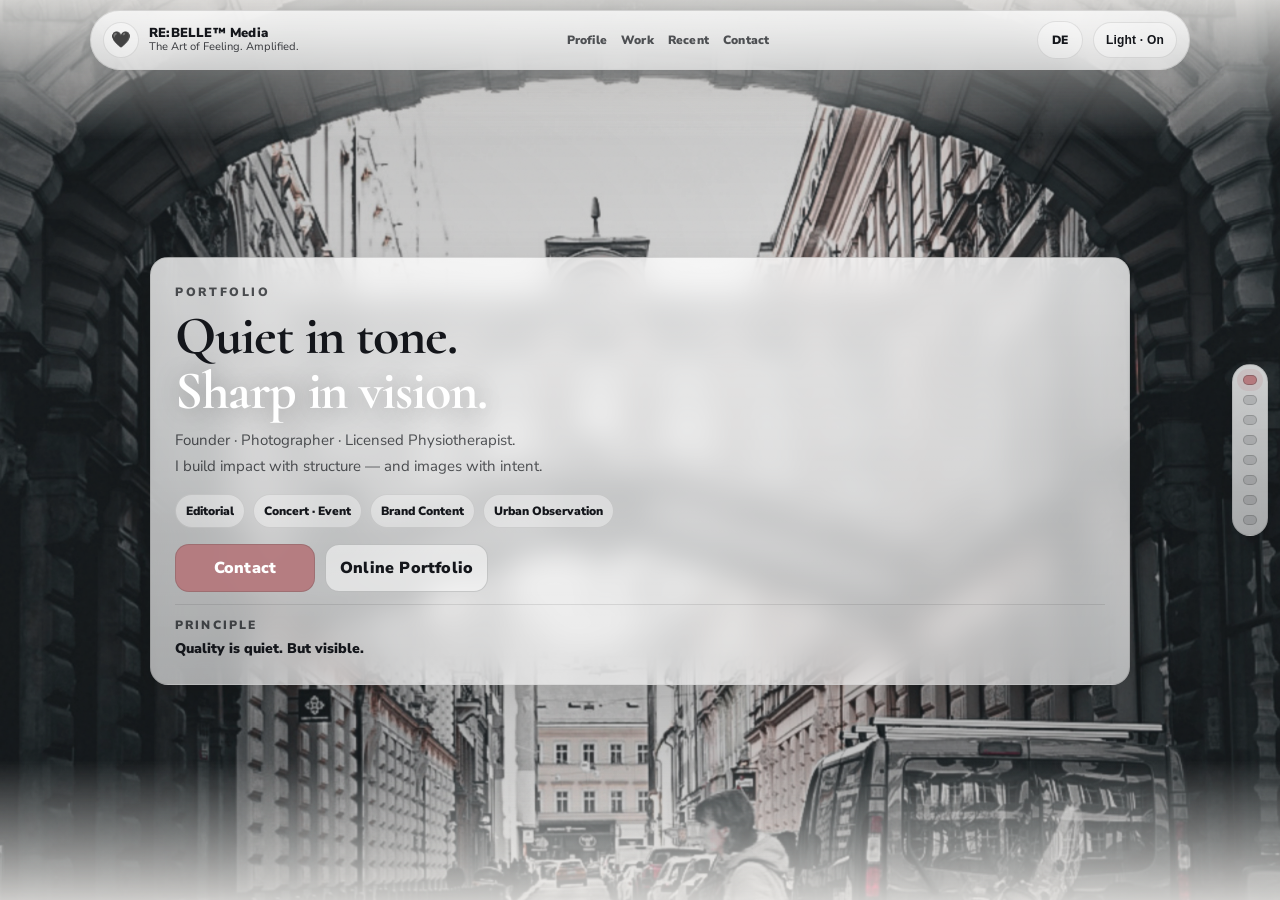
==== en/index.html @ 40f17562 "update index styles and add en section" ====
<!doctype html>
<html lang="en" data-theme="light">
<head>
  <meta charset="utf-8" />
  <meta name="viewport" content="width=device-width, initial-scale=1" />
  <title>RE:BELLE™ Media | Portfolio</title>
  <meta name="description" content="Portfolio – RE:BELLE™ Media. Founder & Photographer. The Art of Feeling. Amplified." />

  <link rel="preconnect" href="https://fonts.googleapis.com">
  <link rel="preconnect" href="https://fonts.gstatic.com" crossorigin>
  <link href="https://fonts.googleapis.com/css2?family=Cormorant:wght@400;600&family=Nunito+Sans:wght@400;600;800;900&display=swap" rel="stylesheet">

  <link rel="stylesheet" href="../styles.css" />
</head>

<body>
  <a class="skip" href="#panel-1">Skip to content</a>

  <header class="topbar" role="banner">
    <div class="topbar__inner">
      <div class="brand" aria-label="Brand">
        <span class="brand__mark" aria-hidden="true">🖤</span>
        <div class="brand__text">
          <div class="brand__name">RE:BELLE™ Media</div>
          <div class="brand__tag">The Art of Feeling. Amplified.</div>
        </div>
      </div>

      <nav class="nav" aria-label="Navigation">
        <a href="#panel-1">Profile</a>
        <a href="#panel-5">Work</a>
        <a href="#panel-7">Recent</a>
        <a href="#panel-8">Contact</a>
      </nav>

      <div class="topbar__actions">
        <a class="pill pill--lang" href="/" aria-label="Zur deutschen Version">DE</a>
        <button class="pill" id="themeBtn" type="button" aria-pressed="false" aria-label="Toggle theme">Light · On</button>
      </div>
    </div>
  </header>

  <aside class="dots" aria-label="Sections">
    <button class="dot is-active" data-to="panel-1" aria-label="Go to Profile"></button>
    <button class="dot" data-to="panel-2" aria-label="Go to Focus"></button>
    <button class="dot" data-to="panel-3" aria-label="Go to Perspective"></button>
    <button class="dot" data-to="panel-4" aria-label="Go to What I do"></button>
    <button class="dot" data-to="panel-5" aria-label="Go to Photography"></button>
    <button class="dot" data-to="panel-6" aria-label="Go to Collaboration"></button>
    <button class="dot" data-to="panel-7" aria-label="Go to Recent"></button>
    <button class="dot" data-to="panel-8" aria-label="Go to Contact"></button>
  </aside>

  <main class="snap" id="snapRoot">

    <section class="panel" id="panel-1" data-bg="../assets/images/street_02.jpg">
      <div class="panel__bg" aria-hidden="true"></div>
      <div class="panel__shade" aria-hidden="true"></div>

      <div class="panel__content">
        <div class="glass reveal">
          <p class="eyebrow">Portfolio</p>
          <h1 class="h1">Quiet in tone.<br><span class="accent">Sharp in vision.</span></h1>

          <p class="lead">
            Founder · Photographer · Licensed Physiotherapist.<br>
            I build impact with structure — and images with intent.
          </p>

          <div class="chips">
            <span class="chip">Editorial</span>
            <span class="chip">Concert · Event</span>
            <span class="chip">Brand Content</span>
            <span class="chip">Urban Observation</span>
          </div>

          <div class="ctaRow">
            <a class="cta" href="#panel-8">Contact</a>
            <a class="cta ghost" href="https://portfolio.rebellemedia.de/" target="_blank" rel="noopener">Online Portfolio</a>
          </div>

          <div class="mini">
            <span class="mini__label">Principle</span>
            <span class="mini__text">Quality is quiet. But visible.</span>
          </div>
        </div>
      </div>
    </section>

    <section class="panel" id="panel-2" data-bg="../assets/images/street_03.jpg">
      <div class="panel__bg" aria-hidden="true"></div>
      <div class="panel__shade" aria-hidden="true"></div>

      <div class="panel__content">
        <div class="glass reveal">
          <p class="eyebrow">Swiss-Professional</p>
          <h2 class="h2">Substance over spectacle.</h2>
          <p class="lead">
            Calm, precise, long-term. No empty promises — clear decisions and work that holds up under pressure.
          </p>

          <div class="grid2">
            <div class="card">
              <h3>How I work</h3>
              <p>Observe. Distill. Execute. No noise. No drama.</p>
            </div>
            <div class="card">
              <h3>What matters</h3>
              <p>Quality, responsibility, timing — and a look that doesn’t need explaining.</p>
            </div>
          </div>
        </div>
      </div>
    </section>

    <section class="panel" id="panel-3" data-bg="../assets/images/urban_01.jpg">
      <div class="panel__bg" aria-hidden="true"></div>
      <div class="panel__shade" aria-hidden="true"></div>

      <div class="panel__content">
        <div class="glass reveal">
          <p class="eyebrow">Perspective</p>
          <h2 class="h2">I don’t show everything.<br>I show what matters.</h2>
          <p class="lead">Story without sugar. Aesthetics without decoration. Clarity without coldness.</p>

          <ul class="list">
            <li><span class="bullet"></span><span>Discreet presence over self-display</span></li>
            <li><span class="bullet"></span><span>Editorial feeling with structure</span></li>
            <li><span class="bullet"></span><span>Impact in the frame: rhythm, line, breath</span></li>
          </ul>

          <div class="mini">
            <span class="mini__label">Method</span>
            <span class="mini__text">I observe before I judge.</span>
          </div>
        </div>
      </div>
    </section>

    <section class="panel" id="panel-4" data-bg="../assets/images/street_01.jpg">
      <div class="panel__bg" aria-hidden="true"></div>
      <div class="panel__shade" aria-hidden="true"></div>

      <div class="panel__content">
        <div class="glass reveal">
          <p class="eyebrow">What I do</p>
          <h2 class="h2">Photography + strategy.<br>Cleanly connected.</h2>
          <p class="lead">
            I combine image language, structure, and emotion — so brands don’t have to get louder, just clearer.
          </p>

          <div class="grid3">
            <div class="stat"><div class="stat__num">Editorial</div><div class="stat__label">Worlds</div></div>
            <div class="stat"><div class="stat__num">Event</div><div class="stat__label">Presence</div></div>
            <div class="stat"><div class="stat__num">Brand</div><div class="stat__label">Impact</div></div>
          </div>
        </div>
      </div>
    </section>

    <section class="panel" id="panel-5" data-bg="../assets/images/street_02.jpg">
      <div class="panel__bg" aria-hidden="true"></div>
      <div class="panel__shade" aria-hidden="true"></div>

      <div class="panel__content">
        <div class="glass reveal">
          <p class="eyebrow">Photography</p>
          <h2 class="h2">Concert · Event · Editorial.</h2>
          <p class="lead">
            If you need visuals that don’t feel like advertising — but like intent.
          </p>

          <div class="grid2">
            <div class="card"><h3>Concert / Event</h3><p>Movement, light, proximity — without polishing away the truth.</p></div>
            <div class="card"><h3>Editorial / Brand</h3><p>Reduced, premium, clear. Built for high-end contexts.</p></div>
          </div>

          <div class="ctaRow">
            <a class="cta ghost" href="https://portfolio.rebellemedia.de/" target="_blank" rel="noopener">View Portfolio</a>
            <a class="cta" href="#panel-8">Contact</a>
          </div>
        </div>
      </div>
    </section>

    <section class="panel" id="panel-6" data-bg="../assets/images/street_03.jpg">
      <div class="panel__bg" aria-hidden="true"></div>
      <div class="panel__shade" aria-hidden="true"></div>

      <div class="panel__content">
        <div class="glass reveal">
          <p class="eyebrow">Collaboration</p>
          <h2 class="h2">If you want quality<br>that doesn’t shout.</h2>
          <p class="lead">
            Collaborations, brand content, editorials, concert sessions — clear process, clean communication, calm execution.
          </p>

          <ul class="list">
            <li><span class="bullet"></span><span>Editorial series</span></li>
            <li><span class="bullet"></span><span>Brand content with substance</span></li>
            <li><span class="bullet"></span><span>Event & concert photography</span></li>
          </ul>
        </div>
      </div>
    </section>

    <section class="panel panel--clean" id="panel-7">
      <div class="panel__content">
        <div class="cleanHead reveal">
          <p class="eyebrow">Recent · Observations</p>
          <h2 class="h2">City. Transitions. People in-between.</h2>
          <p class="lead">No explanation. Just vision.</p>
        </div>

        <div class="gallery reveal delay-150" aria-label="Recent work gallery">
          <figure class="shot"><img src="../assets/images/street_01.jpg" alt="Recent work 01" loading="lazy"></figure>
          <figure class="shot"><img src="../assets/images/street_02.jpg" alt="Recent work 02" loading="lazy"></figure>
          <figure class="shot"><img src="../assets/images/street_03.jpg" alt="Recent work 03" loading="lazy"></figure>
          <figure class="shot"><img src="../assets/images/urban_01.jpg" alt="Recent work 04" loading="lazy"></figure>
        </div>

        <div class="cleanFoot reveal delay-150">
          <div class="mini">
            <span class="mini__label">Method</span>
            <span class="mini__text">I observe before I judge.</span>
          </div>
        </div>
      </div>
    </section>

    <section class="panel panel--final" id="panel-8">
      <div class="panel__content">
        <div class="finalStack reveal">
          <div class="finalGrid" aria-label="Final landscapes">
            <figure class="finalShot">
              <img src="../assets/images/landscape_final_01.jpg" alt="Landscape – layers and quiet" loading="lazy">
            </figure>
            <figure class="finalShot">
              <img src="../assets/images/landscape_final_02.jpg" alt="River – light and mist" loading="lazy">
            </figure>
          </div>
          <p class="finalLine">Space works — when you let it.</p>
        </div>

        <div class="contactBlock reveal delay-150">
          <p class="eyebrow">Contact</p>
          <h2 class="h2">Inquiries</h2>

          <div class="contact">
            <a class="contact__item" href="mailto:rebelle.media.creator@gmail.com">
              <span class="contact__k">Mail</span><span class="contact__v">rebelle.media.creator@gmail.com</span>
            </a>
            <a class="contact__item" href="https://portfolio.rebellemedia.de/" target="_blank" rel="noopener">
              <span class="contact__k">Portfolio</span><span class="contact__v">portfolio.rebellemedia.de</span>
            </a>
            <a class="contact__item" href="https://newwomanintheshop.com" target="_blank" rel="noopener">
              <span class="contact__k">Shop</span><span class="contact__v">newwomanintheshop.com</span>
            </a>
            <a class="contact__item" href="https://rebellemedia.de" target="_blank" rel="noopener">
              <span class="contact__k">Website</span><span class="contact__v">rebellemedia.de</span>
            </a>
          </div>

          <footer class="rb-footer">
            <p>🖤 RE:BELLE™ Media</p>
            <p class="rb-footer__tag">The Art of Feeling. Amplified.</p>
          </footer>
        </div>
      </div>
    </section>

  </main>

  <script src="../app.js"></script>
</body>
</html>
---- styles.css ----
:root{
  --bg: #f6f4f1;
  --fg: #14161b;
  --muted: rgba(20,22,27,.72);

  --glass: rgba(255,255,255,.78);
  --glass2: rgba(255,255,255,.62);
  --stroke: rgba(20,22,27,.10);
  --stroke2: rgba(20,22,27,.18);

  --accent: #b57a7e;
  --accent2:#6f97aa;
  --warm:  #ffffff;

  --radius: 18px;
  --shadow: 0 16px 48px rgba(0,0,0,.12);

  --maxw: 1100px;

  /* Übergangs-Feather */
  --fadeH: 140px;
  --fadeA: .82;
}

[data-theme="dark"]{
  --bg: #0f1115;
  --fg: #f2f2f2;
  --muted: rgba(242,242,242,.78);

  --glass: rgba(18, 20, 26, .66);
  --glass2: rgba(18, 20, 26, .46);
  --stroke: rgba(255,255,255,.10);
  --stroke2: rgba(255,255,255,.16);

  --shadow: 0 18px 60px rgba(0,0,0,.45);
}

*{ box-sizing: border-box; }
html, body{ height: 100%; }

body{
  margin: 0;
  background: var(--bg);
  color: var(--fg);
  font-family: "Nunito Sans", system-ui, -apple-system, Segoe UI, Roboto, Arial, sans-serif;
  -webkit-font-smoothing: antialiased;
  -moz-osx-font-smoothing: grayscale;
  overflow: hidden;
}

.skip{
  position: absolute;
  left: -999px;
  top: 10px;
  background: var(--warm);
  color: #000;
  padding: 10px 12px;
  border-radius: 10px;
  z-index: 9999;
}
.skip:focus{ left: 10px; }

/* Topbar */
.topbar__actions{
  display:flex;
  align-items:center;
  gap: 10px;
}

.pill--lang{
  text-decoration:none;
  display:inline-flex;
  align-items:center;
  justify-content:center;
  min-width: 46px;
}

.topbar{
  position: fixed;
  inset: 0 0 auto 0;
  z-index: 60;
  padding: 10px 10px 0;
  pointer-events: none;
}
.topbar__inner{
  pointer-events: auto;
  display: flex;
  align-items: center;
  justify-content: space-between;
  gap: 12px;
  margin: 0 auto;
  max-width: var(--maxw);
  padding: 10px 12px;
  border: 1px solid var(--stroke);
  border-radius: 999px;
  background: linear-gradient(180deg, var(--glass), var(--glass2));
  backdrop-filter: blur(14px);
  -webkit-backdrop-filter: blur(14px);
  box-shadow: var(--shadow);
}

.brand{
  display: flex;
  align-items: center;
  gap: 10px;
  min-width: 0;
}
.brand__mark{
  display: grid;
  place-items: center;
  width: 36px;
  height: 36px;
  border-radius: 999px;
  border: 1px solid var(--stroke);
  background: rgba(255,255,255,.35);
}
[data-theme="dark"] .brand__mark{ background: rgba(255,255,255,.08); }

.brand__text{ line-height: 1.05; min-width: 0; }
.brand__name{
  font-weight: 900;
  letter-spacing: .2px;
  font-size: 13px;
  white-space: nowrap;
  overflow: hidden;
  text-overflow: ellipsis;
}
.brand__tag{
  font-size: 11px;
  opacity: .82;
  white-space: nowrap;
  overflow: hidden;
  text-overflow: ellipsis;
}

.nav{ display:none; gap: 14px; }
.nav a{
  color: var(--muted);
  text-decoration: none;
  font-weight: 900;
  font-size: 12px;
  letter-spacing: .2px;
}
.nav a:hover{ color: var(--fg); }

.pill{
  border: 1px solid var(--stroke);
  background: rgba(255,255,255,.35);
  color: var(--fg);
  padding: 10px 12px;
  border-radius: 999px;
  font-weight: 900;
  font-size: 12px;
  letter-spacing: .2px;
  cursor: pointer; /* FIX */
}
[data-theme="dark"] .pill{ background: rgba(255,255,255,.06); }
.pill:hover{ border-color: var(--stroke2); }

@media (min-width: 860px){
  .nav{ display:flex; }
}

/* Dots */
.dots{
  position: fixed;
  right: 12px;
  top: 50%;
  transform: translateY(-50%);
  z-index: 55;
  display: grid;
  gap: 10px;
  padding: 10px;
  border-radius: 999px;
  border: 1px solid var(--stroke);
  background: linear-gradient(180deg, var(--glass), var(--glass2));
  backdrop-filter: blur(14px);
  -webkit-backdrop-filter: blur(14px);
  box-shadow: var(--shadow);
}
.dot{
  width: 10px;
  height: 10px;
  border-radius: 999px;
  border: 1px solid var(--stroke2);
  background: rgba(20,22,27,.12);
}
[data-theme="dark"] .dot{ background: rgba(255,255,255,.10); }
.dot.is-active{
  background: var(--accent);
  border-color: rgba(20,22,27,.25);
  box-shadow: 0 0 0 6px rgba(181,122,126,.18);
}
[data-theme="dark"] .dot.is-active{
  border-color: rgba(255,255,255,.35);
  box-shadow: 0 0 0 6px rgba(181,122,126,.18);
}

/* Snap: weich statt abgehakt */
.snap{
  height: 100vh;
  overflow-y: auto;
  scroll-snap-type: y proximity; /* weich */
  scroll-behavior: smooth;
  scroll-padding-top: 72px;      /* wegen Topbar */
  -ms-overflow-style: none;
  scrollbar-width: none;
}
.snap::-webkit-scrollbar{ display:none; }

.panel{
  position: relative;
  height: 100vh;
  scroll-snap-align: start;
  scroll-snap-stop: normal;
  display: grid;
  align-items: center;
  overflow: hidden;
}

/* Hintergrund */
.panel__bg{
  position: absolute;
  inset: 0;
  background-size: cover;
  background-position: center;
  z-index: 0;
  transform: scale(1);
  animation: kenburns 28s ease-out forwards;
  will-change: transform;
}
@keyframes kenburns{
  0%{ transform: scale(1) translate(0,0); }
  100%{ transform: scale(1.06) translate(-.8%, -.8%); }
}

/* Hellere Shade (nicht zu düster) */
.panel__shade{
  position: absolute;
  inset: 0;
  z-index: 1;
  background:
    radial-gradient(900px 520px at 20% 30%, rgba(0,0,0,.06), transparent 60%),
    radial-gradient(900px 520px at 80% 70%, rgba(0,0,0,.08), transparent 60%),
    linear-gradient(180deg, rgba(0,0,0,.24), rgba(0,0,0,.14) 35%, rgba(0,0,0,.22));
  pointer-events: none;
}

/* Noise (sehr subtil) */
.panel::after{
  content:"";
  position:absolute;
  inset:0;
  pointer-events:none;
  opacity:.12;
  z-index: 2;
  background-image: url("data:image/svg+xml,%3Csvg viewBox='0 0 200 200' xmlns='http://www.w3.org/2000/svg'%3E%3Cfilter id='noise'%3E%3CfeTurbulence type='fractalNoise' baseFrequency='0.85' numOctaves='4' stitchTiles='stitch'/%3E%3C/filter%3E%3Crect width='100%25' height='100%25' filter='url(%23noise)' opacity='0.16'/%3E%3C/svg%3E");
}

/* Weiche Übergänge oben/unten (der eigentliche Fix) */
.panel::before{
  content:"";
  position:absolute;
  left:0; right:0;
  top:0; bottom:0;
  z-index: 3;
  pointer-events:none;
  opacity: var(--fadeA);
  background:
    linear-gradient(180deg, var(--bg), rgba(0,0,0,0) var(--fadeH)),
    linear-gradient(0deg, var(--bg), rgba(0,0,0,0) var(--fadeH));
}

.panel__content{
  position: relative;
  z-index: 10;
  width: min(980px, calc(100% - 28px));
  margin: 0 auto;
  padding: 74px 0 32px;
}

.glass{
  border: 1px solid var(--stroke);
  background: linear-gradient(180deg, var(--glass), var(--glass2));
  backdrop-filter: blur(16px);
  -webkit-backdrop-filter: blur(16px);
  border-radius: var(--radius);
  box-shadow: var(--shadow);
  padding: 18px 16px;
}
@media (min-width: 680px){
  .glass{ padding: 26px 24px; }
}

.eyebrow{
  margin: 0 0 8px;
  font-weight: 900;
  font-size: 12px;
  letter-spacing: .22em;
  text-transform: uppercase;
  color: var(--muted);
}

.h1, .h2{
  margin: 0 0 10px;
  font-family: "Cormorant", Georgia, serif;
  letter-spacing: -0.02em;
}
.h1{
  font-size: clamp(32px, 6vw, 54px);
  line-height: 1.02;
}
.h2{
  font-size: clamp(26px, 4.8vw, 42px);
  line-height: 1.05;
}

.accent{
  color: var(--warm);
  text-shadow: 0 2px 26px rgba(0,0,0,.28);
}
[data-theme="dark"] .accent{
  text-shadow: 0 2px 30px rgba(0,0,0,.55);
}

.lead{
  margin: 0 0 14px;
  font-size: 15px;
  line-height: 1.72;
  color: var(--muted);
}

.chips{
  display:flex;
  flex-wrap:wrap;
  gap: 8px;
  margin: 10px 0 16px;
}
.chip{
  font-size: 12px;
  font-weight: 900;
  color: var(--fg);
  border: 1px solid var(--stroke);
  background: rgba(255,255,255,.36);
  padding: 8px 10px;
  border-radius: 999px;
}
[data-theme="dark"] .chip{ background: rgba(255,255,255,.06); }

.ctaRow{
  display:flex;
  gap: 10px;
  flex-wrap:wrap;
  margin-top: 10px;
}
.cta{
  display:inline-flex;
  align-items:center;
  justify-content:center;
  text-decoration:none;
  padding: 12px 14px;
  border-radius: 14px;
  border: 1px solid rgba(20,22,27,.14);
  background: rgba(181,122,126,.94);
  color: var(--warm);
  font-weight: 900;
  letter-spacing: .2px;
  min-width: 140px;
}
.cta:hover{ filter: brightness(1.03); }
.cta.ghost{
  background: rgba(255,255,255,.52);
  border-color: var(--stroke2);
  color: var(--fg);
}
[data-theme="dark"] .cta.ghost{
  background: rgba(255,255,255,.06);
  color: var(--fg);
}

.grid2{
  display:grid;
  grid-template-columns: 1fr;
  gap: 10px;
  margin-top: 12px;
}
@media (min-width: 720px){
  .grid2{ grid-template-columns: 1fr 1fr; }
}

.grid3{
  display:grid;
  grid-template-columns: repeat(3, 1fr);
  gap: 10px;
  margin-top: 12px;
}

.card{
  border: 1px solid var(--stroke);
  background: rgba(255,255,255,.55);
  border-radius: 16px;
  padding: 14px 14px;
}
[data-theme="dark"] .card{ background: rgba(255,255,255,.05); }
.card h3{
  margin: 0 0 6px;
  font-family: "Cormorant", Georgia, serif;
  font-size: 20px;
}
.card p{
  margin: 0;
  color: var(--muted);
  line-height: 1.65;
  font-size: 14px;
}

.list{
  list-style:none;
  padding:0;
  margin: 12px 0 0;
  display:grid;
  gap: 10px;
}
.list li{
  display:grid;
  grid-template-columns: 14px 1fr;
  gap: 10px;
  align-items:start;
  color: var(--muted);
  line-height: 1.65;
}
.bullet{
  width: 10px;
  height: 10px;
  border-radius: 999px;
  margin-top: 6px;
  background: var(--accent2);
  box-shadow: 0 0 0 6px rgba(111,151,170,.14);
}

.stat{
  border: 1px solid var(--stroke);
  background: rgba(255,255,255,.55);
  border-radius: 16px;
  padding: 14px 12px;
  text-align:center;
}
[data-theme="dark"] .stat{ background: rgba(255,255,255,.05); }
.stat__num{
  font-weight: 900;
  font-size: 18px;
  color: var(--fg);
}
.stat__label{
  margin-top: 6px;
  font-size: 12px;
  color: var(--muted);
  font-weight: 900;
  letter-spacing: .12em;
  text-transform: uppercase;
}

.mini{
  margin-top: 12px;
  border-top: 1px solid var(--stroke);
  padding-top: 12px;
  display:grid;
  gap: 6px;
}
.mini__label{
  font-size: 12px;
  font-weight: 900;
  letter-spacing: .18em;
  text-transform: uppercase;
  color: var(--muted);
}
.mini__text{
  font-size: 14px;
  font-weight: 900;
  color: var(--fg);
}

/* CLEAN PANEL (Recent) */
.panel--clean{
  background: linear-gradient(180deg, rgba(255,255,255,.70), rgba(255,255,255,.34));
}
[data-theme="dark"] .panel--clean{
  background: linear-gradient(180deg, rgba(18,20,26,.76), rgba(18,20,26,.48));
}
.panel--clean .panel__shade{ display:none; }

.cleanHead{ margin-bottom: 12px; }
.cleanFoot{ margin-top: 10px; }

/* Gallery: bei 4 Bildern -> mobil 2x2, desktop 4er Reihe */
.gallery{
  display:grid;
  grid-template-columns: 1fr 1fr;
  gap: 10px;
}
@media (min-width: 720px){
  .gallery{ grid-template-columns: repeat(4, 1fr); }
}

.shot{
  margin:0;
  border-radius: 18px;
  overflow:hidden;
  border: 1px solid var(--stroke);
  background: rgba(255,255,255,.45);
}
[data-theme="dark"] .shot{ background: rgba(255,255,255,.05); }
.shot img{
  width: 100%;
  height: 100%;
  display:block;
  object-fit: cover;
  aspect-ratio: 3 / 4;
  transform: scale(1.01);
}

/* FINAL PANEL */
.panel--final{
  background: linear-gradient(180deg, rgba(255,255,255,.76), rgba(255,255,255,.36));
}
[data-theme="dark"] .panel--final{
  background: linear-gradient(180deg, rgba(18,20,26,.80), rgba(18,20,26,.52));
}
.panel--final .panel__shade{ display:none; }

.finalStack{
  width: min(var(--maxw), 100%);
}

/* Die zwei Landscapes */
.finalGrid{
  display:grid;
  grid-template-columns: 1fr;
  gap: 12px;
}
@media (min-width: 900px){
  .finalGrid{
    grid-template-columns: 1fr 1fr; /* nebeneinander */
    gap: 14px;
  }
}

.finalShot{
  margin: 0;
  border-radius: 18px;
  overflow:hidden;
  border: 1px solid var(--stroke);
  background: rgba(255,255,255,.45);
}
[data-theme="dark"] .finalShot{ background: rgba(255,255,255,.05); }
.finalShot img{
  width: 100%;
  display:block;
  height: auto;
}

.finalLine{
  margin: 10px 0 18px;
  text-align:center;
  color: var(--muted);
  font-weight: 900;
  letter-spacing: .02em;
}

/* Contact */
.contactBlock{
  margin-top: 14px;
  border-top: 1px solid var(--stroke);
  padding-top: 14px;
}
.contact{
  display:grid;
  gap: 10px;
  margin-top: 10px;
}
.contact__item{
  text-decoration:none;
  color: var(--fg);
  border: 1px solid var(--stroke);
  background: rgba(255,255,255,.55);
  border-radius: 16px;
  padding: 14px 14px;
  display:grid;
  gap: 4px;
}
[data-theme="dark"] .contact__item{ background: rgba(255,255,255,.05); }
.contact__item:hover{ border-color: var(--stroke2); }
.contact__k{
  font-size: 12px;
  font-weight: 900;
  letter-spacing: .18em;
  text-transform: uppercase;
  color: var(--muted);
}
.contact__v{
  font-size: 14px;
  font-weight: 900;
}

.rb-footer{
  margin-top: 14px;
  padding: 14px 12px 8px;
  border-top: 1px solid var(--stroke);
  text-align:center;
}
.rb-footer p{
  margin: 4px 0;
  font-weight: 900;
  letter-spacing: .1px;
}
.rb-footer__tag{ opacity: .88; }

/* Reveal */
.reveal{
  opacity: 0;
  transform: translateY(16px);
  transition: opacity .7s ease, transform .7s ease;
}
.reveal.is-in{
  opacity: 1;
  transform: translateY(0);
}
.delay-150{ transition-delay: 150ms; }

@media (prefers-reduced-motion: reduce){
  .panel__bg{ animation: none; }
  .snap{ scroll-behavior: auto; }
  .reveal{ transition: none; }
}
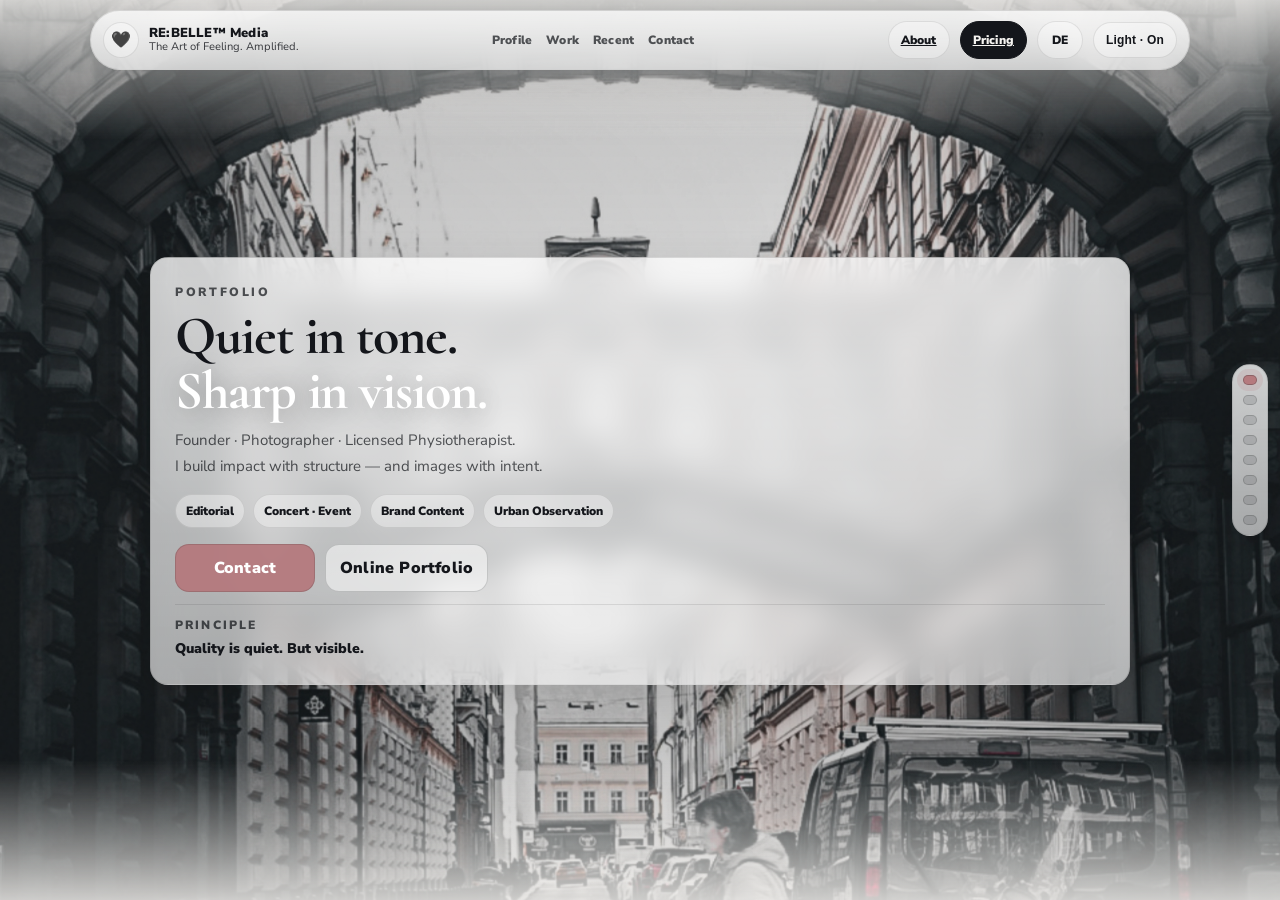
==== commit 51a4bd57: "Add files via upload" ====
--- a/en/index.html
+++ b/en/index.html
@@ -34,6 +34,9 @@
       </nav>
 
       <div class="topbar__actions">
+        <a class="pill" href="../about.html">About</a>
+        <a class="pill pill--accent" href="../Preisliste.html">Pricing</a>
+
         <a class="pill pill--lang" href="/" aria-label="Zur deutschen Version">DE</a>
         <button class="pill" id="themeBtn" type="button" aria-pressed="false" aria-label="Toggle theme">Light · On</button>
       </div>
@@ -264,6 +267,7 @@
           <footer class="rb-footer">
             <p>🖤 RE:BELLE™ Media</p>
             <p class="rb-footer__tag">The Art of Feeling. Amplified.</p>
+            <p class="rb-footer__links">🖤rebelle.media.creator@gmail.com&nbsp;&nbsp; 🖤newwomanintheshop.com&nbsp;&nbsp; 🖤rebellemedia.de</p>
           </footer>
         </div>
       </div>
--- a/styles.css
+++ b/styles.css
@@ -632,3 +632,198 @@
   .snap{ scroll-behavior: auto; }
   .reveal{ transition: none; }
 }
+
+
+/* ===== Static Pages (About / Price) ===== */
+.topbar--static{
+  position: sticky;
+  top: 0;
+  padding: 10px 10px 0;
+  background: rgba(246,244,241,.92);
+  backdrop-filter: blur(10px);
+  border-bottom: 1px solid var(--stroke);
+}
+.nav--inline{ display:none; }
+@media (min-width: 860px){
+  .nav--inline{ display:flex; }
+}
+
+.pill--accent{
+  background: var(--fg);
+  color: var(--bg);
+  border-color: var(--fg);
+}
+
+.page-static, .page-price{
+  overflow: auto;
+}
+
+.static{
+  width: min(var(--maxw), calc(100% - 28px));
+  margin: 0 auto;
+  padding: 22px 0 60px;
+}
+
+.dropcapA{
+  font-family: "Allura", cursive;
+  font-weight: 400;
+  display: inline-block;
+  transform: translateY(8px);
+  margin-right: 4px;
+  font-size: 70px;
+  line-height: .65;
+}
+
+.staticHero{
+  padding: 26px 0 16px;
+}
+.staticCtas{
+  display:flex;
+  gap: 10px;
+  flex-wrap: wrap;
+  margin-top: 10px;
+}
+
+.staticSection{
+  padding: 34px 0;
+  border-top: 1px solid var(--stroke);
+}
+
+.staticGrid{
+  display:grid;
+  grid-template-columns: 1fr;
+  gap: 12px;
+  margin-top: 14px;
+}
+@media (min-width: 860px){
+  .staticGrid{ grid-template-columns: 1fr 1fr; }
+}
+
+.staticCard{
+  border: 1px solid var(--stroke);
+  border-radius: var(--radius);
+  padding: 16px;
+  background: linear-gradient(180deg, var(--glass), var(--glass2));
+  box-shadow: var(--shadow);
+}
+.staticCard h3{ margin: 0 0 6px; font-family: Cormorant, serif; font-size: 22px; }
+.staticCard p{ margin: 0; color: var(--muted); line-height: 1.7; }
+
+.staticNote{
+  margin-top: 14px;
+  border: 1px solid var(--stroke);
+  border-radius: var(--radius);
+  padding: 14px;
+  background: rgba(20,22,27,.04);
+  color: rgba(20,22,27,.82);
+  line-height: 1.7;
+}
+
+.staticProse p{
+  margin: 0 0 10px;
+  color: rgba(20,22,27,.78);
+  line-height: 1.8;
+}
+.staticSep{ margin: 18px 0 16px; }
+.staticSep span{
+  display:block;
+  height: 1px;
+  background: var(--stroke);
+  width: min(460px, 100%);
+}
+
+.partnerGrid{
+  display:grid;
+  grid-template-columns: 1fr;
+  gap: 10px;
+  margin-top: 14px;
+}
+@media (min-width: 860px){
+  .partnerGrid{ grid-template-columns: repeat(3, 1fr); }
+}
+.partnerItem{
+  text-decoration:none;
+  border: 1px solid var(--stroke);
+  border-radius: var(--radius);
+  padding: 14px;
+  background: rgba(255,255,255,.55);
+  display:flex;
+  flex-direction:column;
+  gap: 6px;
+  font-weight: 900;
+}
+.partnerItem span{ font-weight: 600; color: var(--muted); }
+
+/* Price table */
+.saleBanner{
+  margin-top: 14px;
+  border: 1px solid var(--stroke);
+  border-radius: 999px;
+  padding: 10px 12px;
+  display:flex;
+  gap: 10px;
+  align-items:center;
+  background: rgba(255,255,255,.55);
+}
+.saleBadge{
+  display:inline-flex;
+  align-items:center;
+  justify-content:center;
+  background: var(--fg);
+  color: var(--bg);
+  padding: 6px 10px;
+  border-radius: 999px;
+  font-weight: 900;
+  letter-spacing: .18em;
+  font-size: 12px;
+}
+.saleText{ color: rgba(20,22,27,.78); }
+
+.priceTable{
+  margin-top: 14px;
+  border: 1px solid var(--stroke);
+  border-radius: var(--radius);
+  overflow:hidden;
+  background: rgba(255,255,255,.55);
+}
+.priceRow{
+  display:grid;
+  grid-template-columns: 1fr auto;
+  gap: 12px;
+  padding: 12px 14px;
+  border-top: 1px solid var(--stroke);
+}
+.priceRow:first-child{ border-top: none; }
+.priceLeft{ display:flex; flex-direction:column; gap: 4px; }
+.priceLeft b{ font-weight: 900; }
+.priceLeft span{ color: var(--muted); }
+.priceRight{ display:flex; gap: 10px; align-items:baseline; white-space: nowrap; }
+.old{ color: rgba(20,22,27,.46); text-decoration: line-through; font-weight: 800; }
+.new{ font-weight: 900; font-size: 18px; color: var(--fg); }
+.priceInline{ margin-top: 10px !important; display:flex; gap:10px; align-items:baseline; }
+
+.faqGrid{
+  margin-top: 14px;
+  display:grid;
+  grid-template-columns: 1fr;
+  gap: 10px;
+}
+@media (min-width: 860px){
+  .faqGrid{ grid-template-columns: repeat(3, 1fr); }
+}
+.faqItem{
+  border: 1px solid var(--stroke);
+  border-radius: var(--radius);
+  padding: 14px;
+  background: rgba(255,255,255,.55);
+  display:grid;
+  gap: 6px;
+}
+.faqItem span{ color: var(--muted); line-height: 1.7; }
+
+/* Footer links line on main + pages */
+.rb-footer__links{
+  margin-top: 8px;
+  font-weight: 800;
+  opacity: .85;
+}
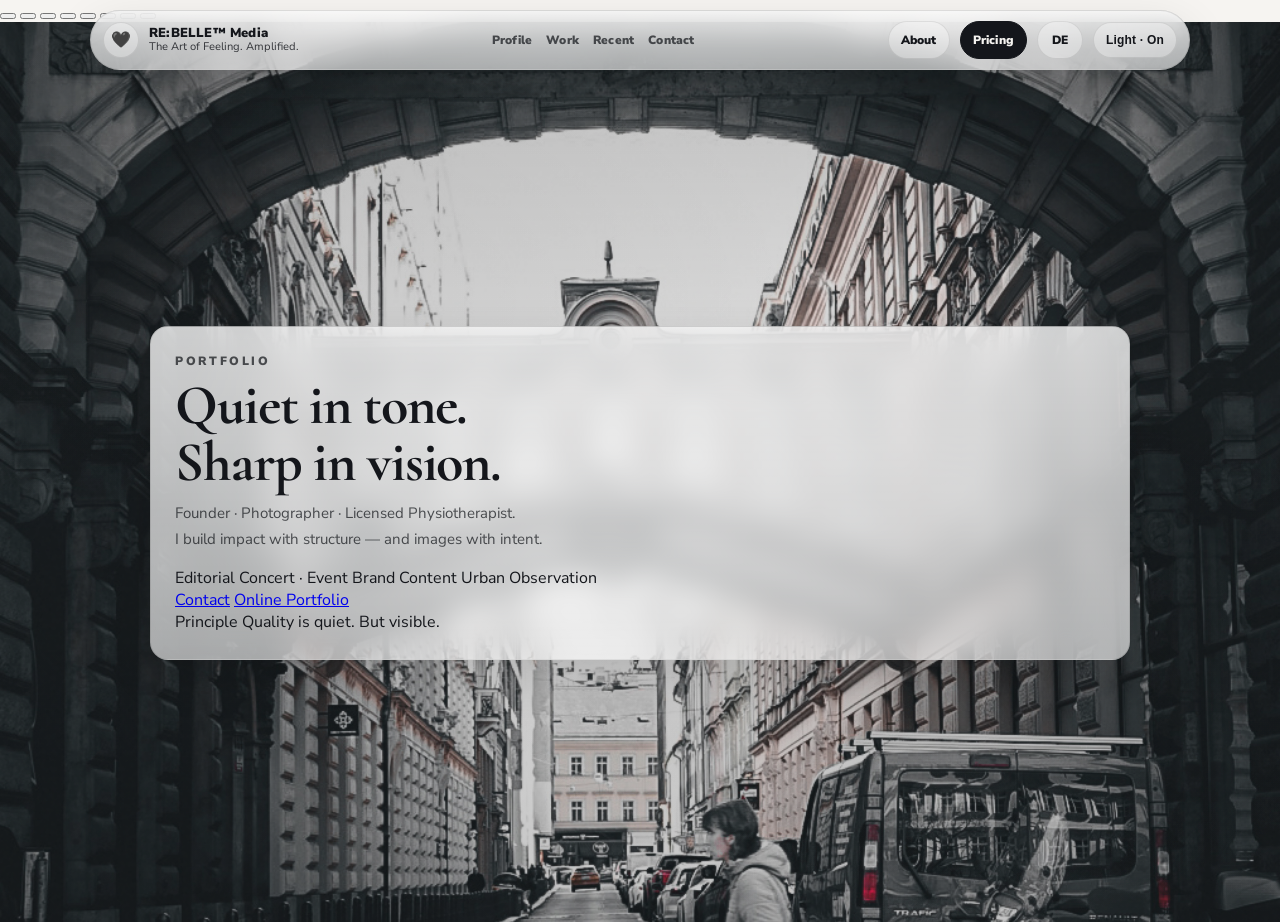
==== commit 5a1edd96: "Add files via upload" ====
--- a/en/index.html
+++ b/en/index.html
@@ -259,15 +259,15 @@
             <a class="contact__item" href="https://newwomanintheshop.com" target="_blank" rel="noopener">
               <span class="contact__k">Shop</span><span class="contact__v">newwomanintheshop.com</span>
             </a>
-            <a class="contact__item" href="https://rebellemedia.de" target="_blank" rel="noopener">
-              <span class="contact__k">Website</span><span class="contact__v">rebellemedia.de</span>
+            <a class="contact__item" href="https://quiet.rebellemedia.de" target="_blank" rel="noopener">
+              <span class="contact__k">Concierge</span><span class="contact__v">quiet.rebellemedia.de</span>
             </a>
           </div>
 
           <footer class="rb-footer">
             <p>🖤 RE:BELLE™ Media</p>
             <p class="rb-footer__tag">The Art of Feeling. Amplified.</p>
-            <p class="rb-footer__links">🖤rebelle.media.creator@gmail.com&nbsp;&nbsp; 🖤newwomanintheshop.com&nbsp;&nbsp; 🖤rebellemedia.de</p>
+            <p class="rb-footer__links">🖤rebelle.media.creator@gmail.com&nbsp;&nbsp; 🖤newwomanintheshop.com&nbsp;&nbsp; 🖤quiet.rebellemedia.de</p>
           </footer>
         </div>
       </div>
--- a/styles.css
+++ b/styles.css
@@ -1,829 +1,709 @@
+/* =========================================================
+   RE:BELLE™ Media – styles.css (komplett neu, sauber, stabil)
+   Mobile-first. Index (Panels) + Static Pages (About/Preise).
+   ========================================================= */
+
+/* ---------- Tokens ---------- */
 :root{
-  --bg: #f6f4f1;
-  --fg: #14161b;
-  --muted: rgba(20,22,27,.72);
-
-  --glass: rgba(255,255,255,.78);
-  --glass2: rgba(255,255,255,.62);
-  --stroke: rgba(20,22,27,.10);
-  --stroke2: rgba(20,22,27,.18);
-
-  --accent: #b57a7e;
+  --bg:#f6f4f1;
+  --fg:#14161b;
+  --muted:rgba(20,22,27,.72);
+
+  --glass:rgba(255,255,255,.78);
+  --glass2:rgba(255,255,255,.62);
+  --stroke:rgba(20,22,27,.10);
+  --stroke2:rgba(20,22,27,.18);
+
+  --accent:#b57a7e;
   --accent2:#6f97aa;
-  --warm:  #ffffff;
-
-  --radius: 18px;
-  --shadow: 0 16px 48px rgba(0,0,0,.12);
-
-  --maxw: 1100px;
-
-  /* Übergangs-Feather */
-  --fadeH: 140px;
-  --fadeA: .82;
-}
-
+
+  --radius:18px;
+  --shadow:0 16px 48px rgba(0,0,0,.12);
+  --maxw:1100px;
+
+  --topbar-h:72px;
+}
+
+/* Optional Dark (falls du später umschaltest) */
 [data-theme="dark"]{
-  --bg: #0f1115;
-  --fg: #f2f2f2;
-  --muted: rgba(242,242,242,.78);
-
-  --glass: rgba(18, 20, 26, .66);
-  --glass2: rgba(18, 20, 26, .46);
-  --stroke: rgba(255,255,255,.10);
-  --stroke2: rgba(255,255,255,.16);
-
-  --shadow: 0 18px 60px rgba(0,0,0,.45);
-}
-
-*{ box-sizing: border-box; }
-html, body{ height: 100%; }
+  --bg:#0f1115;
+  --fg:#f2f2f2;
+  --muted:rgba(242,242,242,.78);
+
+  --glass:rgba(18,20,26,.66);
+  --glass2:rgba(18,20,26,.46);
+  --stroke:rgba(255,255,255,.10);
+  --stroke2:rgba(255,255,255,.16);
+
+  --shadow:0 18px 60px rgba(0,0,0,.45);
+}
+
+/* ---------- Base ---------- */
+*{ box-sizing:border-box; }
+html,body{ height:100%; }
 
 body{
-  margin: 0;
-  background: var(--bg);
-  color: var(--fg);
-  font-family: "Nunito Sans", system-ui, -apple-system, Segoe UI, Roboto, Arial, sans-serif;
-  -webkit-font-smoothing: antialiased;
-  -moz-osx-font-smoothing: grayscale;
-  overflow: hidden;
-}
-
+  margin:0;
+  background:var(--bg);
+  color:var(--fg);
+  font-family:"Nunito Sans",system-ui,-apple-system,Segoe UI,Roboto,Arial,sans-serif;
+  -webkit-font-smoothing:antialiased;
+  -moz-osx-font-smoothing:grayscale;
+}
+
+/* Skip-Link */
 .skip{
-  position: absolute;
-  left: -999px;
-  top: 10px;
-  background: var(--warm);
-  color: #000;
-  padding: 10px 12px;
-  border-radius: 10px;
-  z-index: 9999;
-}
-.skip:focus{ left: 10px; }
-
-/* Topbar */
-.topbar__actions{
-  display:flex;
-  align-items:center;
-  gap: 10px;
-}
-
-.pill--lang{
+  position:absolute;
+  left:-999px;
+  top:10px;
+  background:#fff;
+  color:#000;
+  padding:10px 12px;
+  border-radius:10px;
+  z-index:9999;
+}
+.skip:focus{ left:10px; }
+
+/* ---------- Typography ---------- */
+.h1,.h2{
+  margin:0 0 10px;
+  font-family:"Cormorant",Georgia,serif;
+  letter-spacing:-.02em;
+}
+.h1{
+  font-size:clamp(32px,6vw,56px);
+  line-height:1.02;
+}
+.h2{
+  font-size:clamp(26px,4.8vw,44px);
+  line-height:1.06;
+}
+
+.eyebrow{
+  margin:0 0 8px;
+  font-weight:900;
+  font-size:12px;
+  letter-spacing:.22em;
+  text-transform:uppercase;
+  color:var(--muted);
+}
+
+.lead{
+  margin:0 0 14px;
+  font-size:15px;
+  line-height:1.72;
+  color:var(--muted);
+}
+
+.dropcapA{
+  font-family:"Allura",cursive;
+  font-weight:400;
+  display:inline-block;
+  transform:translateY(8px);
+  margin-right:4px;
+  font-size:70px;
+  line-height:.65;
+}
+
+/* ---------- Buttons / Pills ---------- */
+.pill{
+  border:1px solid var(--stroke);
+  background:rgba(255,255,255,.35);
+  color:var(--fg);
+  padding:10px 12px;
+  border-radius:999px;
+  font-weight:900;
+  font-size:12px;
+  letter-spacing:.2px;
   text-decoration:none;
   display:inline-flex;
   align-items:center;
   justify-content:center;
-  min-width: 46px;
-}
-
+  gap:8px;
+}
+[data-theme="dark"] .pill{ background:rgba(255,255,255,.06); }
+.pill:hover{ border-color:var(--stroke2); }
+
+.pill--accent{
+  background:var(--fg);
+  color:var(--bg);
+  border-color:var(--fg);
+}
+
+.pill--lang{
+  min-width:46px;
+}
+
+/* ---------- Topbar ---------- */
 .topbar{
-  position: fixed;
-  inset: 0 0 auto 0;
-  z-index: 60;
-  padding: 10px 10px 0;
-  pointer-events: none;
-}
+  position:fixed;
+  inset:0 0 auto 0;
+  z-index:60;
+  padding:10px 10px 0;
+  pointer-events:none;
+}
+
 .topbar__inner{
-  pointer-events: auto;
-  display: flex;
-  align-items: center;
-  justify-content: space-between;
-  gap: 12px;
-  margin: 0 auto;
-  max-width: var(--maxw);
-  padding: 10px 12px;
-  border: 1px solid var(--stroke);
-  border-radius: 999px;
-  background: linear-gradient(180deg, var(--glass), var(--glass2));
-  backdrop-filter: blur(14px);
-  -webkit-backdrop-filter: blur(14px);
-  box-shadow: var(--shadow);
+  pointer-events:auto;
+  display:flex;
+  align-items:center;
+  justify-content:space-between;
+  gap:12px;
+
+  margin:0 auto;
+  max-width:var(--maxw);
+
+  padding:10px 12px;
+  border:1px solid var(--stroke);
+  border-radius:999px;
+  background:linear-gradient(180deg,var(--glass),var(--glass2));
+  backdrop-filter:blur(14px);
+  -webkit-backdrop-filter:blur(14px);
+  box-shadow:var(--shadow);
 }
 
 .brand{
-  display: flex;
-  align-items: center;
-  gap: 10px;
-  min-width: 0;
+  display:flex;
+  align-items:center;
+  gap:10px;
+  min-width:0;
 }
 .brand__mark{
-  display: grid;
-  place-items: center;
-  width: 36px;
-  height: 36px;
-  border-radius: 999px;
-  border: 1px solid var(--stroke);
-  background: rgba(255,255,255,.35);
-}
-[data-theme="dark"] .brand__mark{ background: rgba(255,255,255,.08); }
-
-.brand__text{ line-height: 1.05; min-width: 0; }
+  display:grid;
+  place-items:center;
+  width:36px;
+  height:36px;
+  border-radius:999px;
+  border:1px solid var(--stroke);
+  background:rgba(255,255,255,.35);
+}
+[data-theme="dark"] .brand__mark{ background:rgba(255,255,255,.08); }
+
+.brand__text{ line-height:1.05; min-width:0; }
 .brand__name{
-  font-weight: 900;
-  letter-spacing: .2px;
-  font-size: 13px;
-  white-space: nowrap;
-  overflow: hidden;
-  text-overflow: ellipsis;
+  font-weight:900;
+  letter-spacing:.2px;
+  font-size:13px;
+  white-space:nowrap;
+  overflow:hidden;
+  text-overflow:ellipsis;
 }
 .brand__tag{
-  font-size: 11px;
-  opacity: .82;
-  white-space: nowrap;
-  overflow: hidden;
-  text-overflow: ellipsis;
-}
-
-.nav{ display:none; gap: 14px; }
+  font-size:11px;
+  opacity:.82;
+  white-space:nowrap;
+  overflow:hidden;
+  text-overflow:ellipsis;
+}
+
+.nav{
+  display:none;
+  gap:14px;
+}
 .nav a{
-  color: var(--muted);
-  text-decoration: none;
-  font-weight: 900;
-  font-size: 12px;
-  letter-spacing: .2px;
-}
-.nav a:hover{ color: var(--fg); }
-
-.pill{
-  border: 1px solid var(--stroke);
-  background: rgba(255,255,255,.35);
-  color: var(--fg);
-  padding: 10px 12px;
-  border-radius: 999px;
-  font-weight: 900;
-  font-size: 12px;
-  letter-spacing: .2px;
-  cursor: pointer; /* FIX */
-}
-[data-theme="dark"] .pill{ background: rgba(255,255,255,.06); }
-.pill:hover{ border-color: var(--stroke2); }
-
-@media (min-width: 860px){
+  color:var(--muted);
+  text-decoration:none;
+  font-weight:900;
+  font-size:12px;
+  letter-spacing:.2px;
+}
+.nav a:hover{ color:var(--fg); }
+
+.topbar__actions{
+  display:flex;
+  align-items:center;
+  gap:10px;
+}
+
+@media (min-width:860px){
   .nav{ display:flex; }
 }
 
-/* Dots */
-.dots{
-  position: fixed;
-  right: 12px;
-  top: 50%;
-  transform: translateY(-50%);
-  z-index: 55;
-  display: grid;
-  gap: 10px;
-  padding: 10px;
-  border-radius: 999px;
-  border: 1px solid var(--stroke);
-  background: linear-gradient(180deg, var(--glass), var(--glass2));
-  backdrop-filter: blur(14px);
-  -webkit-backdrop-filter: blur(14px);
-  box-shadow: var(--shadow);
-}
-.dot{
-  width: 10px;
-  height: 10px;
-  border-radius: 999px;
-  border: 1px solid var(--stroke2);
-  background: rgba(20,22,27,.12);
-}
-[data-theme="dark"] .dot{ background: rgba(255,255,255,.10); }
-.dot.is-active{
-  background: var(--accent);
-  border-color: rgba(20,22,27,.25);
-  box-shadow: 0 0 0 6px rgba(181,122,126,.18);
-}
-[data-theme="dark"] .dot.is-active{
-  border-color: rgba(255,255,255,.35);
-  box-shadow: 0 0 0 6px rgba(181,122,126,.18);
-}
-
-/* Snap: weich statt abgehakt */
+/* ---------- Index: Snap Panels ---------- */
+body.page-index{ overflow:hidden; } /* optional: wenn du body class setzt */
+
 .snap{
-  height: 100vh;
-  overflow-y: auto;
-  scroll-snap-type: y proximity; /* weich */
-  scroll-behavior: smooth;
-  scroll-padding-top: 72px;      /* wegen Topbar */
-  -ms-overflow-style: none;
-  scrollbar-width: none;
+  height:100vh;
+  overflow-y:auto;
+  scroll-snap-type:y proximity;
+  scroll-behavior:smooth;
+  scroll-padding-top:var(--topbar-h);
+  -ms-overflow-style:none;
+  scrollbar-width:none;
 }
 .snap::-webkit-scrollbar{ display:none; }
 
 .panel{
-  position: relative;
-  height: 100vh;
-  scroll-snap-align: start;
-  scroll-snap-stop: normal;
-  display: grid;
-  align-items: center;
-  overflow: hidden;
-}
-
-/* Hintergrund */
+  position:relative;
+  height:100vh;
+  scroll-snap-align:start;
+  display:grid;
+  align-items:center;
+  overflow:hidden;
+}
+
 .panel__bg{
-  position: absolute;
-  inset: 0;
-  background-size: cover;
-  background-position: center;
-  z-index: 0;
-  transform: scale(1);
-  animation: kenburns 28s ease-out forwards;
-  will-change: transform;
-}
-@keyframes kenburns{
-  0%{ transform: scale(1) translate(0,0); }
-  100%{ transform: scale(1.06) translate(-.8%, -.8%); }
-}
-
-/* Hellere Shade (nicht zu düster) */
+  position:absolute;
+  inset:0;
+  background-size:cover;
+  background-position:center;
+  z-index:0;
+}
+
 .panel__shade{
-  position: absolute;
-  inset: 0;
-  z-index: 1;
+  position:absolute;
+  inset:0;
+  z-index:1;
   background:
     radial-gradient(900px 520px at 20% 30%, rgba(0,0,0,.06), transparent 60%),
     radial-gradient(900px 520px at 80% 70%, rgba(0,0,0,.08), transparent 60%),
     linear-gradient(180deg, rgba(0,0,0,.24), rgba(0,0,0,.14) 35%, rgba(0,0,0,.22));
-  pointer-events: none;
-}
-
-/* Noise (sehr subtil) */
+  pointer-events:none;
+}
+
 .panel::after{
   content:"";
   position:absolute;
   inset:0;
   pointer-events:none;
-  opacity:.12;
-  z-index: 2;
-  background-image: url("data:image/svg+xml,%3Csvg viewBox='0 0 200 200' xmlns='http://www.w3.org/2000/svg'%3E%3Cfilter id='noise'%3E%3CfeTurbulence type='fractalNoise' baseFrequency='0.85' numOctaves='4' stitchTiles='stitch'/%3E%3C/filter%3E%3Crect width='100%25' height='100%25' filter='url(%23noise)' opacity='0.16'/%3E%3C/svg%3E");
-}
-
-/* Weiche Übergänge oben/unten (der eigentliche Fix) */
-.panel::before{
-  content:"";
-  position:absolute;
-  left:0; right:0;
-  top:0; bottom:0;
-  z-index: 3;
-  pointer-events:none;
-  opacity: var(--fadeA);
-  background:
-    linear-gradient(180deg, var(--bg), rgba(0,0,0,0) var(--fadeH)),
-    linear-gradient(0deg, var(--bg), rgba(0,0,0,0) var(--fadeH));
+  opacity:.10;
+  z-index:2;
+  background-image:url("data:image/svg+xml,%3Csvg viewBox='0 0 200 200' xmlns='http://www.w3.org/2000/svg'%3E%3Cfilter id='noise'%3E%3CfeTurbulence type='fractalNoise' baseFrequency='0.85' numOctaves='4' stitchTiles='stitch'/%3E%3C/filter%3E%3Crect width='100%25' height='100%25' filter='url(%23noise)' opacity='0.16'/%3E%3C/svg%3E");
 }
 
 .panel__content{
-  position: relative;
-  z-index: 10;
-  width: min(980px, calc(100% - 28px));
-  margin: 0 auto;
-  padding: 74px 0 32px;
+  position:relative;
+  z-index:10;
+  width:min(980px, calc(100% - 28px));
+  margin:0 auto;
+  padding:calc(var(--topbar-h) + 2px) 0 32px;
 }
 
 .glass{
-  border: 1px solid var(--stroke);
-  background: linear-gradient(180deg, var(--glass), var(--glass2));
-  backdrop-filter: blur(16px);
-  -webkit-backdrop-filter: blur(16px);
-  border-radius: var(--radius);
-  box-shadow: var(--shadow);
-  padding: 18px 16px;
-}
-@media (min-width: 680px){
-  .glass{ padding: 26px 24px; }
-}
-
-.eyebrow{
-  margin: 0 0 8px;
-  font-weight: 900;
-  font-size: 12px;
-  letter-spacing: .22em;
-  text-transform: uppercase;
-  color: var(--muted);
-}
-
-.h1, .h2{
-  margin: 0 0 10px;
-  font-family: "Cormorant", Georgia, serif;
-  letter-spacing: -0.02em;
-}
-.h1{
-  font-size: clamp(32px, 6vw, 54px);
-  line-height: 1.02;
-}
-.h2{
-  font-size: clamp(26px, 4.8vw, 42px);
-  line-height: 1.05;
-}
-
-.accent{
-  color: var(--warm);
-  text-shadow: 0 2px 26px rgba(0,0,0,.28);
-}
-[data-theme="dark"] .accent{
-  text-shadow: 0 2px 30px rgba(0,0,0,.55);
-}
-
-.lead{
-  margin: 0 0 14px;
-  font-size: 15px;
-  line-height: 1.72;
-  color: var(--muted);
-}
-
-.chips{
-  display:flex;
-  flex-wrap:wrap;
-  gap: 8px;
-  margin: 10px 0 16px;
-}
-.chip{
-  font-size: 12px;
-  font-weight: 900;
-  color: var(--fg);
-  border: 1px solid var(--stroke);
-  background: rgba(255,255,255,.36);
-  padding: 8px 10px;
-  border-radius: 999px;
-}
-[data-theme="dark"] .chip{ background: rgba(255,255,255,.06); }
-
-.ctaRow{
-  display:flex;
-  gap: 10px;
-  flex-wrap:wrap;
-  margin-top: 10px;
-}
-.cta{
-  display:inline-flex;
-  align-items:center;
-  justify-content:center;
-  text-decoration:none;
-  padding: 12px 14px;
-  border-radius: 14px;
-  border: 1px solid rgba(20,22,27,.14);
-  background: rgba(181,122,126,.94);
-  color: var(--warm);
-  font-weight: 900;
-  letter-spacing: .2px;
-  min-width: 140px;
-}
-.cta:hover{ filter: brightness(1.03); }
-.cta.ghost{
-  background: rgba(255,255,255,.52);
-  border-color: var(--stroke2);
-  color: var(--fg);
-}
-[data-theme="dark"] .cta.ghost{
-  background: rgba(255,255,255,.06);
-  color: var(--fg);
-}
-
+  border:1px solid var(--stroke);
+  background:linear-gradient(180deg,var(--glass),var(--glass2));
+  backdrop-filter:blur(16px);
+  -webkit-backdrop-filter:blur(16px);
+  border-radius:var(--radius);
+  box-shadow:var(--shadow);
+  padding:18px 16px;
+}
+@media (min-width:680px){
+  .glass{ padding:26px 24px; }
+}
+
+/* Cards / grids (Index & Static) */
 .grid2{
   display:grid;
-  grid-template-columns: 1fr;
-  gap: 10px;
-  margin-top: 12px;
-}
-@media (min-width: 720px){
-  .grid2{ grid-template-columns: 1fr 1fr; }
+  grid-template-columns:1fr;
+  gap:10px;
+  margin-top:12px;
+}
+@media (min-width:720px){
+  .grid2{ grid-template-columns:1fr 1fr; }
 }
 
 .grid3{
   display:grid;
-  grid-template-columns: repeat(3, 1fr);
-  gap: 10px;
-  margin-top: 12px;
+  grid-template-columns:repeat(3, 1fr);
+  gap:10px;
+  margin-top:12px;
 }
 
 .card{
-  border: 1px solid var(--stroke);
-  background: rgba(255,255,255,.55);
-  border-radius: 16px;
-  padding: 14px 14px;
-}
-[data-theme="dark"] .card{ background: rgba(255,255,255,.05); }
+  border:1px solid var(--stroke);
+  background:rgba(255,255,255,.55);
+  border-radius:16px;
+  padding:14px;
+}
+[data-theme="dark"] .card{ background:rgba(255,255,255,.05); }
 .card h3{
-  margin: 0 0 6px;
-  font-family: "Cormorant", Georgia, serif;
-  font-size: 20px;
+  margin:0 0 6px;
+  font-family:"Cormorant",Georgia,serif;
+  font-size:20px;
 }
 .card p{
-  margin: 0;
-  color: var(--muted);
-  line-height: 1.65;
-  font-size: 14px;
-}
-
-.list{
-  list-style:none;
-  padding:0;
-  margin: 12px 0 0;
-  display:grid;
-  gap: 10px;
-}
-.list li{
-  display:grid;
-  grid-template-columns: 14px 1fr;
-  gap: 10px;
-  align-items:start;
-  color: var(--muted);
-  line-height: 1.65;
-}
-.bullet{
-  width: 10px;
-  height: 10px;
-  border-radius: 999px;
-  margin-top: 6px;
-  background: var(--accent2);
-  box-shadow: 0 0 0 6px rgba(111,151,170,.14);
-}
-
-.stat{
-  border: 1px solid var(--stroke);
-  background: rgba(255,255,255,.55);
-  border-radius: 16px;
-  padding: 14px 12px;
-  text-align:center;
-}
-[data-theme="dark"] .stat{ background: rgba(255,255,255,.05); }
-.stat__num{
-  font-weight: 900;
-  font-size: 18px;
-  color: var(--fg);
-}
-.stat__label{
-  margin-top: 6px;
-  font-size: 12px;
-  color: var(--muted);
-  font-weight: 900;
-  letter-spacing: .12em;
-  text-transform: uppercase;
-}
-
-.mini{
-  margin-top: 12px;
-  border-top: 1px solid var(--stroke);
-  padding-top: 12px;
-  display:grid;
-  gap: 6px;
-}
-.mini__label{
-  font-size: 12px;
-  font-weight: 900;
-  letter-spacing: .18em;
-  text-transform: uppercase;
-  color: var(--muted);
-}
-.mini__text{
-  font-size: 14px;
-  font-weight: 900;
-  color: var(--fg);
-}
-
-/* CLEAN PANEL (Recent) */
-.panel--clean{
-  background: linear-gradient(180deg, rgba(255,255,255,.70), rgba(255,255,255,.34));
-}
-[data-theme="dark"] .panel--clean{
-  background: linear-gradient(180deg, rgba(18,20,26,.76), rgba(18,20,26,.48));
-}
-.panel--clean .panel__shade{ display:none; }
-
-.cleanHead{ margin-bottom: 12px; }
-.cleanFoot{ margin-top: 10px; }
-
-/* Gallery: bei 4 Bildern -> mobil 2x2, desktop 4er Reihe */
+  margin:0;
+  color:var(--muted);
+  line-height:1.65;
+  font-size:14px;
+}
+
 .gallery{
   display:grid;
-  grid-template-columns: 1fr 1fr;
-  gap: 10px;
-}
-@media (min-width: 720px){
-  .gallery{ grid-template-columns: repeat(4, 1fr); }
-}
-
+  grid-template-columns:1fr 1fr;
+  gap:10px;
+}
+@media (min-width:720px){
+  .gallery{ grid-template-columns:repeat(4, 1fr); }
+}
 .shot{
   margin:0;
-  border-radius: 18px;
+  border-radius:18px;
   overflow:hidden;
-  border: 1px solid var(--stroke);
-  background: rgba(255,255,255,.45);
-}
-[data-theme="dark"] .shot{ background: rgba(255,255,255,.05); }
+  border:1px solid var(--stroke);
+  background:rgba(255,255,255,.45);
+}
+[data-theme="dark"] .shot{ background:rgba(255,255,255,.05); }
 .shot img{
-  width: 100%;
-  height: 100%;
+  width:100%;
+  height:100%;
   display:block;
-  object-fit: cover;
-  aspect-ratio: 3 / 4;
-  transform: scale(1.01);
-}
-
-/* FINAL PANEL */
-.panel--final{
-  background: linear-gradient(180deg, rgba(255,255,255,.76), rgba(255,255,255,.36));
-}
-[data-theme="dark"] .panel--final{
-  background: linear-gradient(180deg, rgba(18,20,26,.80), rgba(18,20,26,.52));
-}
-.panel--final .panel__shade{ display:none; }
-
-.finalStack{
-  width: min(var(--maxw), 100%);
-}
-
-/* Die zwei Landscapes */
-.finalGrid{
-  display:grid;
-  grid-template-columns: 1fr;
-  gap: 12px;
-}
-@media (min-width: 900px){
-  .finalGrid{
-    grid-template-columns: 1fr 1fr; /* nebeneinander */
-    gap: 14px;
-  }
-}
-
-.finalShot{
-  margin: 0;
-  border-radius: 18px;
-  overflow:hidden;
-  border: 1px solid var(--stroke);
-  background: rgba(255,255,255,.45);
-}
-[data-theme="dark"] .finalShot{ background: rgba(255,255,255,.05); }
-.finalShot img{
-  width: 100%;
+  object-fit:cover;
+  aspect-ratio:3 / 4;
+}
+
+/* ---------- Static Pages: Base ---------- */
+.page-static, .page-price{
+  overflow:auto;
+}
+
+.topbar--static{
+  position:sticky;
+  top:0;
+  z-index:80;
+  padding:10px 10px 0;
+  background:rgba(246,244,241,.92);
+  backdrop-filter:blur(10px);
+  -webkit-backdrop-filter:blur(10px);
+  border-bottom:1px solid var(--stroke);
+}
+
+.nav--inline{ display:none; }
+@media (min-width:860px){
+  .nav--inline{ display:flex; }
+}
+
+.static{
+  width:min(var(--maxw), calc(100% - 28px));
+  margin:0 auto;
+  padding:22px 0 60px;
+}
+
+/* Hero & Sections */
+.staticHero{
+  padding:26px 0 16px;
+}
+
+.staticCtas{
+  display:flex;
+  gap:10px;
+  flex-wrap:wrap;
+  margin-top:10px;
+}
+
+.staticSection{
+  padding:34px 0;
+  border-top:1px solid var(--stroke);
+}
+
+/* About & Price cards */
+.staticGrid{
+  display:grid;
+  grid-template-columns:1fr;
+  gap:12px;
+  margin-top:14px;
+}
+@media (min-width:860px){
+  .staticGrid{ grid-template-columns:1fr 1fr; }
+}
+
+.staticCard{
+  border:1px solid var(--stroke);
+  border-radius:var(--radius);
+  padding:16px;
+  background:linear-gradient(180deg,var(--glass),var(--glass2));
+  box-shadow:var(--shadow);
+}
+.staticCard h3{
+  margin:0 0 6px;
+  font-family:"Cormorant",Georgia,serif;
+  font-size:22px;
+}
+.staticCard p{
+  margin:0;
+  color:var(--muted);
+  line-height:1.7;
+}
+
+.staticNote{
+  margin-top:14px;
+  border:1px solid var(--stroke);
+  border-radius:var(--radius);
+  padding:14px;
+  background:rgba(20,22,27,.04);
+  color:rgba(20,22,27,.82);
+  line-height:1.7;
+}
+
+.staticProse p{
+  margin:0 0 10px;
+  color:rgba(20,22,27,.78);
+  line-height:1.8;
+}
+.staticSep{ margin:18px 0 16px; }
+.staticSep span{
   display:block;
-  height: auto;
-}
-
-.finalLine{
-  margin: 10px 0 18px;
-  text-align:center;
-  color: var(--muted);
-  font-weight: 900;
-  letter-spacing: .02em;
+  height:1px;
+  background:var(--stroke);
+  width:min(460px, 100%);
+}
+
+/* Partner grid */
+.partnerGrid{
+  display:grid;
+  grid-template-columns:1fr;
+  gap:10px;
+  margin-top:14px;
+}
+@media (min-width:860px){
+  .partnerGrid{ grid-template-columns:repeat(3, 1fr); }
+}
+.partnerItem{
+  text-decoration:none;
+  border:1px solid var(--stroke);
+  border-radius:var(--radius);
+  padding:14px;
+  background:rgba(255,255,255,.55);
+  display:flex;
+  flex-direction:column;
+  gap:6px;
+  font-weight:900;
+  color:var(--fg);
+}
+.partnerItem span{
+  font-weight:600;
+  color:var(--muted);
 }
 
 /* Contact */
-.contactBlock{
-  margin-top: 14px;
-  border-top: 1px solid var(--stroke);
-  padding-top: 14px;
-}
 .contact{
   display:grid;
-  gap: 10px;
-  margin-top: 10px;
+  gap:10px;
+  margin-top:10px;
 }
 .contact__item{
   text-decoration:none;
-  color: var(--fg);
-  border: 1px solid var(--stroke);
-  background: rgba(255,255,255,.55);
-  border-radius: 16px;
-  padding: 14px 14px;
-  display:grid;
-  gap: 4px;
-}
-[data-theme="dark"] .contact__item{ background: rgba(255,255,255,.05); }
-.contact__item:hover{ border-color: var(--stroke2); }
+  color:var(--fg);
+  border:1px solid var(--stroke);
+  background:rgba(255,255,255,.55);
+  border-radius:16px;
+  padding:14px;
+  display:grid;
+  gap:4px;
+}
+[data-theme="dark"] .contact__item{ background:rgba(255,255,255,.05); }
+.contact__item:hover{ border-color:var(--stroke2); }
 .contact__k{
-  font-size: 12px;
-  font-weight: 900;
-  letter-spacing: .18em;
-  text-transform: uppercase;
-  color: var(--muted);
+  font-size:12px;
+  font-weight:900;
+  letter-spacing:.18em;
+  text-transform:uppercase;
+  color:var(--muted);
 }
 .contact__v{
-  font-size: 14px;
-  font-weight: 900;
-}
-
+  font-size:14px;
+  font-weight:900;
+}
+
+/* Footer */
 .rb-footer{
-  margin-top: 14px;
-  padding: 14px 12px 8px;
-  border-top: 1px solid var(--stroke);
+  margin-top:14px;
+  padding:14px 12px 8px;
+  border-top:1px solid var(--stroke);
   text-align:center;
 }
 .rb-footer p{
-  margin: 4px 0;
-  font-weight: 900;
-  letter-spacing: .1px;
-}
-.rb-footer__tag{ opacity: .88; }
-
-/* Reveal */
-.reveal{
-  opacity: 0;
-  transform: translateY(16px);
-  transition: opacity .7s ease, transform .7s ease;
-}
-.reveal.is-in{
-  opacity: 1;
-  transform: translateY(0);
-}
-.delay-150{ transition-delay: 150ms; }
-
-@media (prefers-reduced-motion: reduce){
-  .panel__bg{ animation: none; }
-  .snap{ scroll-behavior: auto; }
-  .reveal{ transition: none; }
-}
-
-
-/* ===== Static Pages (About / Price) ===== */
-.topbar--static{
-  position: sticky;
-  top: 0;
-  padding: 10px 10px 0;
-  background: rgba(246,244,241,.92);
-  backdrop-filter: blur(10px);
-  border-bottom: 1px solid var(--stroke);
-}
-.nav--inline{ display:none; }
-@media (min-width: 860px){
-  .nav--inline{ display:flex; }
-}
-
-.pill--accent{
-  background: var(--fg);
-  color: var(--bg);
-  border-color: var(--fg);
-}
-
-.page-static, .page-price{
-  overflow: auto;
-}
-
-.static{
-  width: min(var(--maxw), calc(100% - 28px));
-  margin: 0 auto;
-  padding: 22px 0 60px;
-}
-
-.dropcapA{
-  font-family: "Allura", cursive;
-  font-weight: 400;
-  display: inline-block;
-  transform: translateY(8px);
-  margin-right: 4px;
-  font-size: 70px;
-  line-height: .65;
-}
-
-.staticHero{
-  padding: 26px 0 16px;
-}
-.staticCtas{
+  margin:4px 0;
+  font-weight:900;
+  letter-spacing:.1px;
+}
+.rb-footer__tag{ opacity:.88; }
+.rb-footer__links{
+  margin-top:8px;
+  font-weight:800;
+  opacity:.85;
+}
+
+/* ---------- Preise ---------- */
+.saleBanner{
+  margin-top:14px;
+  border:1px solid var(--stroke);
+  border-radius:999px;
+  padding:10px 12px;
   display:flex;
-  gap: 10px;
-  flex-wrap: wrap;
-  margin-top: 10px;
-}
-
-.staticSection{
-  padding: 34px 0;
-  border-top: 1px solid var(--stroke);
-}
-
-.staticGrid{
-  display:grid;
-  grid-template-columns: 1fr;
-  gap: 12px;
-  margin-top: 14px;
-}
-@media (min-width: 860px){
-  .staticGrid{ grid-template-columns: 1fr 1fr; }
-}
-
-.staticCard{
-  border: 1px solid var(--stroke);
-  border-radius: var(--radius);
-  padding: 16px;
-  background: linear-gradient(180deg, var(--glass), var(--glass2));
-  box-shadow: var(--shadow);
-}
-.staticCard h3{ margin: 0 0 6px; font-family: Cormorant, serif; font-size: 22px; }
-.staticCard p{ margin: 0; color: var(--muted); line-height: 1.7; }
-
-.staticNote{
-  margin-top: 14px;
-  border: 1px solid var(--stroke);
-  border-radius: var(--radius);
-  padding: 14px;
-  background: rgba(20,22,27,.04);
-  color: rgba(20,22,27,.82);
-  line-height: 1.7;
-}
-
-.staticProse p{
-  margin: 0 0 10px;
-  color: rgba(20,22,27,.78);
-  line-height: 1.8;
-}
-.staticSep{ margin: 18px 0 16px; }
-.staticSep span{
-  display:block;
-  height: 1px;
-  background: var(--stroke);
-  width: min(460px, 100%);
-}
-
-.partnerGrid{
-  display:grid;
-  grid-template-columns: 1fr;
-  gap: 10px;
-  margin-top: 14px;
-}
-@media (min-width: 860px){
-  .partnerGrid{ grid-template-columns: repeat(3, 1fr); }
-}
-.partnerItem{
-  text-decoration:none;
-  border: 1px solid var(--stroke);
-  border-radius: var(--radius);
-  padding: 14px;
-  background: rgba(255,255,255,.55);
-  display:flex;
-  flex-direction:column;
-  gap: 6px;
-  font-weight: 900;
-}
-.partnerItem span{ font-weight: 600; color: var(--muted); }
-
-/* Price table */
-.saleBanner{
-  margin-top: 14px;
-  border: 1px solid var(--stroke);
-  border-radius: 999px;
-  padding: 10px 12px;
-  display:flex;
-  gap: 10px;
+  gap:10px;
   align-items:center;
-  background: rgba(255,255,255,.55);
+  background:rgba(255,255,255,.55);
 }
 .saleBadge{
   display:inline-flex;
   align-items:center;
   justify-content:center;
-  background: var(--fg);
-  color: var(--bg);
-  padding: 6px 10px;
-  border-radius: 999px;
-  font-weight: 900;
-  letter-spacing: .18em;
-  font-size: 12px;
-}
-.saleText{ color: rgba(20,22,27,.78); }
+  background:var(--fg);
+  color:var(--bg);
+  padding:6px 10px;
+  border-radius:999px;
+  font-weight:900;
+  letter-spacing:.18em;
+  font-size:12px;
+}
+.saleText{ color:rgba(20,22,27,.78); }
 
 .priceTable{
-  margin-top: 14px;
-  border: 1px solid var(--stroke);
-  border-radius: var(--radius);
+  margin-top:14px;
+  border:1px solid var(--stroke);
+  border-radius:var(--radius);
   overflow:hidden;
-  background: rgba(255,255,255,.55);
+  background:rgba(255,255,255,.55);
 }
 .priceRow{
   display:grid;
-  grid-template-columns: 1fr auto;
-  gap: 12px;
-  padding: 12px 14px;
-  border-top: 1px solid var(--stroke);
-}
-.priceRow:first-child{ border-top: none; }
-.priceLeft{ display:flex; flex-direction:column; gap: 4px; }
-.priceLeft b{ font-weight: 900; }
-.priceLeft span{ color: var(--muted); }
-.priceRight{ display:flex; gap: 10px; align-items:baseline; white-space: nowrap; }
-.old{ color: rgba(20,22,27,.46); text-decoration: line-through; font-weight: 800; }
-.new{ font-weight: 900; font-size: 18px; color: var(--fg); }
-.priceInline{ margin-top: 10px !important; display:flex; gap:10px; align-items:baseline; }
+  grid-template-columns:1fr auto;
+  gap:12px;
+  padding:12px 14px;
+  border-top:1px solid var(--stroke);
+}
+.priceRow:first-child{ border-top:none; }
+.priceLeft{ display:flex; flex-direction:column; gap:4px; }
+.priceLeft b{ font-weight:900; }
+.priceLeft span{ color:var(--muted); }
+.priceRight{ display:flex; gap:10px; align-items:baseline; white-space:nowrap; }
+.old{ color:rgba(20,22,27,.46); text-decoration:line-through; font-weight:800; }
+.new{ font-weight:900; font-size:18px; color:var(--fg); }
 
 .faqGrid{
-  margin-top: 14px;
-  display:grid;
-  grid-template-columns: 1fr;
-  gap: 10px;
-}
-@media (min-width: 860px){
-  .faqGrid{ grid-template-columns: repeat(3, 1fr); }
+  margin-top:14px;
+  display:grid;
+  grid-template-columns:1fr;
+  gap:10px;
+}
+@media (min-width:860px){
+  .faqGrid{ grid-template-columns:repeat(3, 1fr); }
 }
 .faqItem{
-  border: 1px solid var(--stroke);
-  border-radius: var(--radius);
-  padding: 14px;
-  background: rgba(255,255,255,.55);
-  display:grid;
-  gap: 6px;
-}
-.faqItem span{ color: var(--muted); line-height: 1.7; }
-
-/* Footer links line on main + pages */
-.rb-footer__links{
-  margin-top: 8px;
-  font-weight: 800;
-  opacity: .85;
-}
+  border:1px solid var(--stroke);
+  border-radius:var(--radius);
+  padding:14px;
+  background:rgba(255,255,255,.55);
+  display:grid;
+  gap:6px;
+}
+.faqItem span{ color:var(--muted); line-height:1.7; }
+
+/* =========================================================
+   ABOUT – Bild bleibt, aber Blöcke/Text werden „lesbar & edel“
+   ========================================================= */
+
+/* 1) Hintergrundbild über ALLES (bleibt wie es ist, nicht „zu groß“ durch Fixes) */
+.page-static.about{
+  position:relative;
+  background:transparent;
+}
+
+/* Bild als „Seiten-Fundament“ */
+.page-static.about::before{
+  content:"";
+  position:fixed;
+  inset:0;
+  z-index:0;
+
+  /* Wichtig: KEIN scaling-hack – nur cover (wie vorher) */
+  background:url("assets/images/about-hero.jpg") center 14% / cover no-repeat;
+  filter:grayscale(100%) contrast(1.05);
+}
+
+/* 2) Heller Editorial-Schleier – damit Text nicht absäuft */
+.page-static.about::after{
+  content:"";
+  position:fixed;
+  inset:0;
+  z-index:1;
+
+  background:
+    radial-gradient(900px 520px at 25% 25%, rgba(246,244,241,.22), transparent 60%),
+    linear-gradient(180deg,
+      rgba(246,244,241,.85) 0%,
+      rgba(246,244,241,.55) 35%,
+      rgba(246,244,241,.40) 70%,
+      rgba(246,244,241,.85) 100%
+    );
+}
+
+/* Inhalt darüber */
+.page-static.about main{
+  position:relative;
+  z-index:2;
+}
+
+/* Topbar auf Bild */
+.page-static.about .topbar--static{
+  background:rgba(246,244,241,.72);
+  border-bottom:1px solid rgba(20,22,27,.10);
+}
+
+/* 3) Hero: KEIN grauer Klotz – Text steht direkt „auf Bild“, aber stabil */
+.page-static.about .staticHero{
+  padding-top:60px;
+  padding-bottom:12px;
+  background:transparent;
+}
+
+/* 4) Sections: Glas-Karten, durchscheinend, nicht platt-grau */
+.page-static.about .staticSection{
+  margin-top:46px;
+  padding:38px 28px;
+
+  background:rgba(255,255,255,.58);
+  border:1px solid rgba(255,255,255,.66);
+  border-radius:24px;
+  backdrop-filter:blur(12px);
+  -webkit-backdrop-filter:blur(12px);
+  box-shadow:0 30px 90px rgba(0,0,0,.10);
+}
+
+/* Textfarben: sauber, hoch-kontrastig */
+.page-static.about .h1,
+.page-static.about .h2{
+  color:rgba(20,22,27,.92);
+}
+.page-static.about .lead,
+.page-static.about .staticProse p{
+  color:rgba(20,22,27,.80);
+}
+
+/* Partner/Contact auf About ebenfalls „glasig“ */
+.page-static.about .partnerItem,
+.page-static.about .contact__item{
+  background:rgba(255,255,255,.62);
+}
+
+/* Mobile Feinschliff */
+@media (max-width:768px){
+  .page-static.about::before{
+    background-position:center 10%;
+  }
+  .page-static.about .staticSection{
+    padding:28px 18px;
+    margin-top:34px;
+    border-radius:20px;
+  }
+}
+
+/* =========================================================
+   Utility: Reveal (falls du’s nutzt)
+   ========================================================= */
+.reveal{
+  opacity:0;
+  transform:translateY(16px);
+  transition:opacity .7s ease, transform .7s ease;
+}
+.reveal.is-in{
+  opacity:1;
+  transform:translateY(0);
+}
+
+@media (prefers-reduced-motion: reduce){
+  .snap{ scroll-behavior:auto; }
+  .reveal{ transition:none; }
+}
